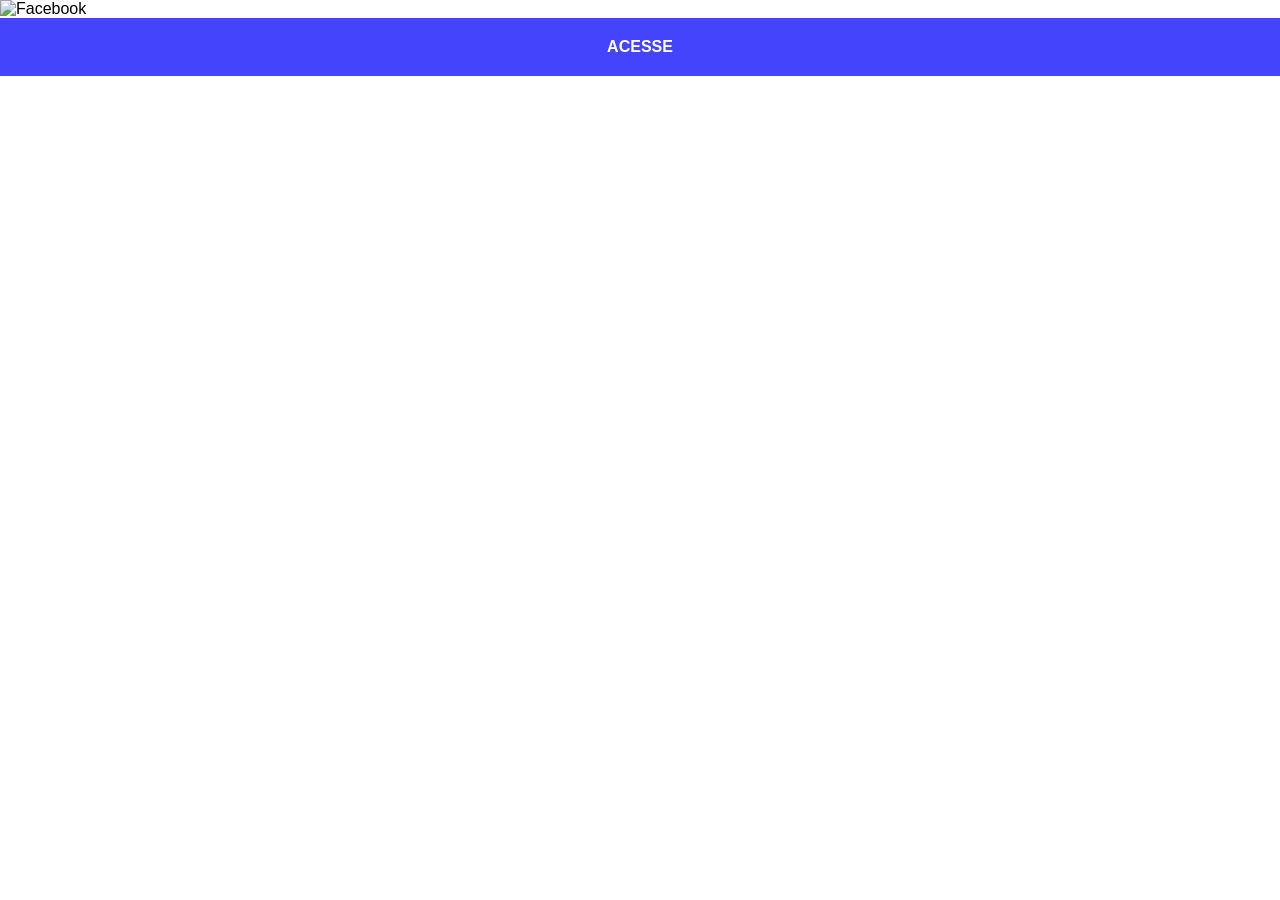
==== facebook.html @ ada6c9c9 "atualizei o projeto-social" ====
<!DOCTYPE html>
<html lang="pt-br">
<head>
    <meta charset="UTF-8">
    <meta name="viewport" content="width=device-width, initial-scale=1.0">
    <title>Facebook</title>
    <link rel="stylesheet" href="estilos/social.css">
</head>
<body>
    <img src="imagens/tela-facebook.jpg" alt="Facebook">
    <a href="https://www.facebook.com/fabricio.batistacastro/" target="_blank">ACESSE</a>
</body>
</html>
---- estilos/social.css ----
@charset "UTF-8";

*{
          margin: 0px;
          padding: 0px;
          font-family: Arial, Helvetica, sans-serif;
        }
        ::-webkit-scrollbar{
            width: 0px;
            height: 0px;
        }
        img{
           width: 100vw;
        }
        a{
          display: block;
          background-color: rgba(43, 43, 252, 0.877);
           color: white;
          padding: 20px;
          text-align: center;
          font-weight: bold;
          text-decoration: none;
        }
        a:hover{
            background-color: rgba(0, 0, 255, 0.904);
        }
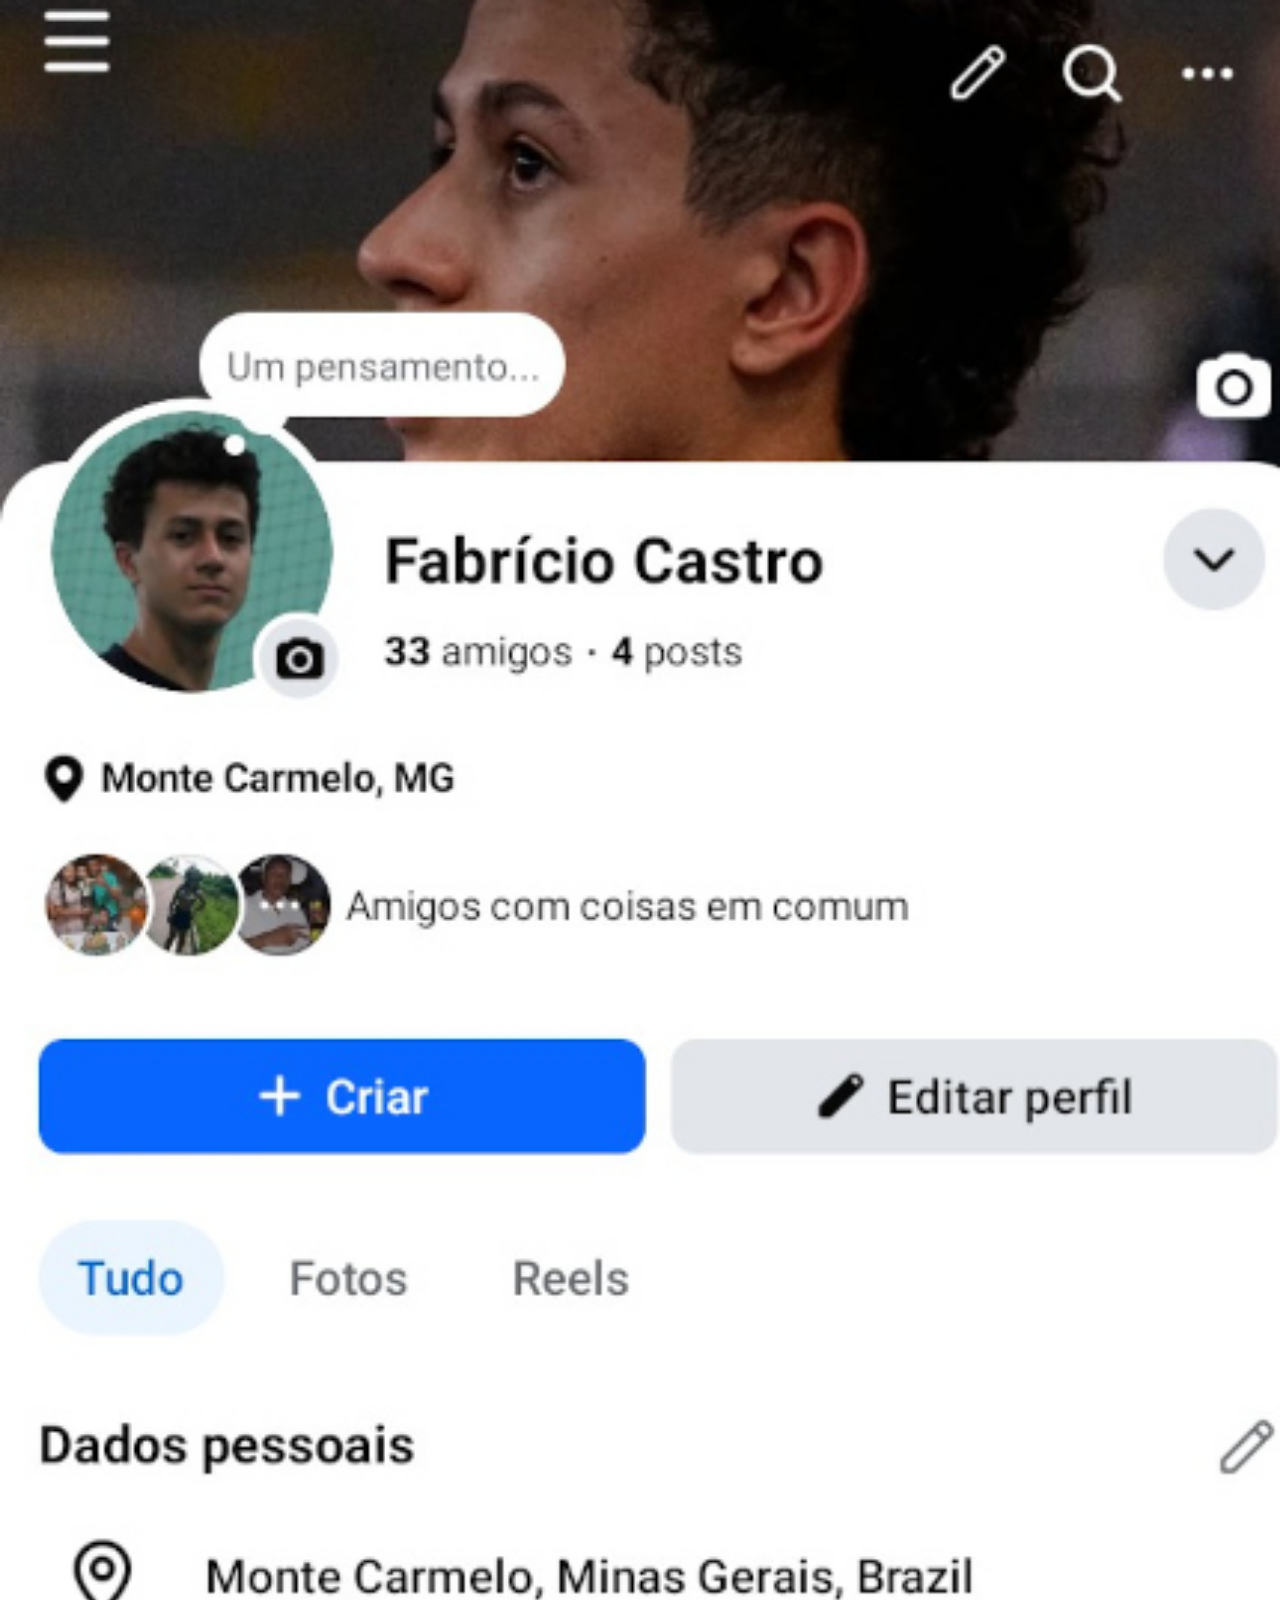
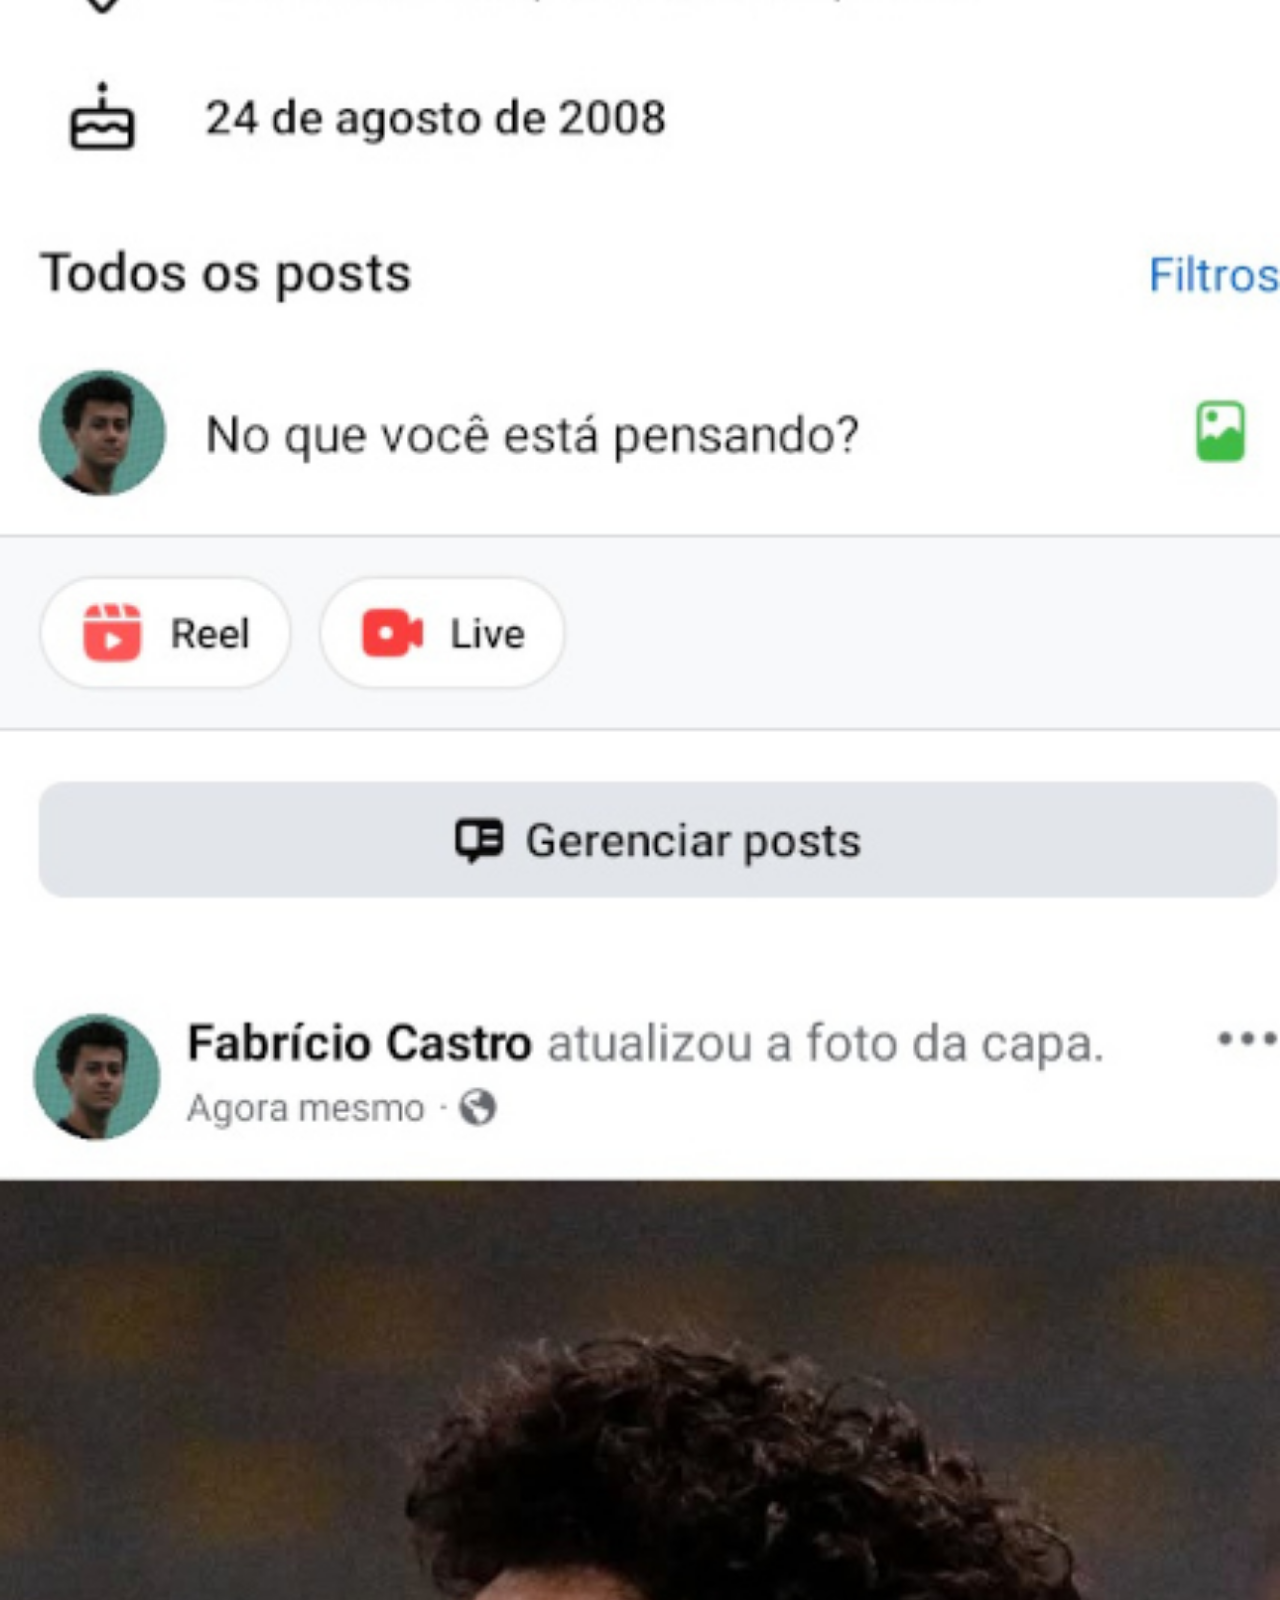
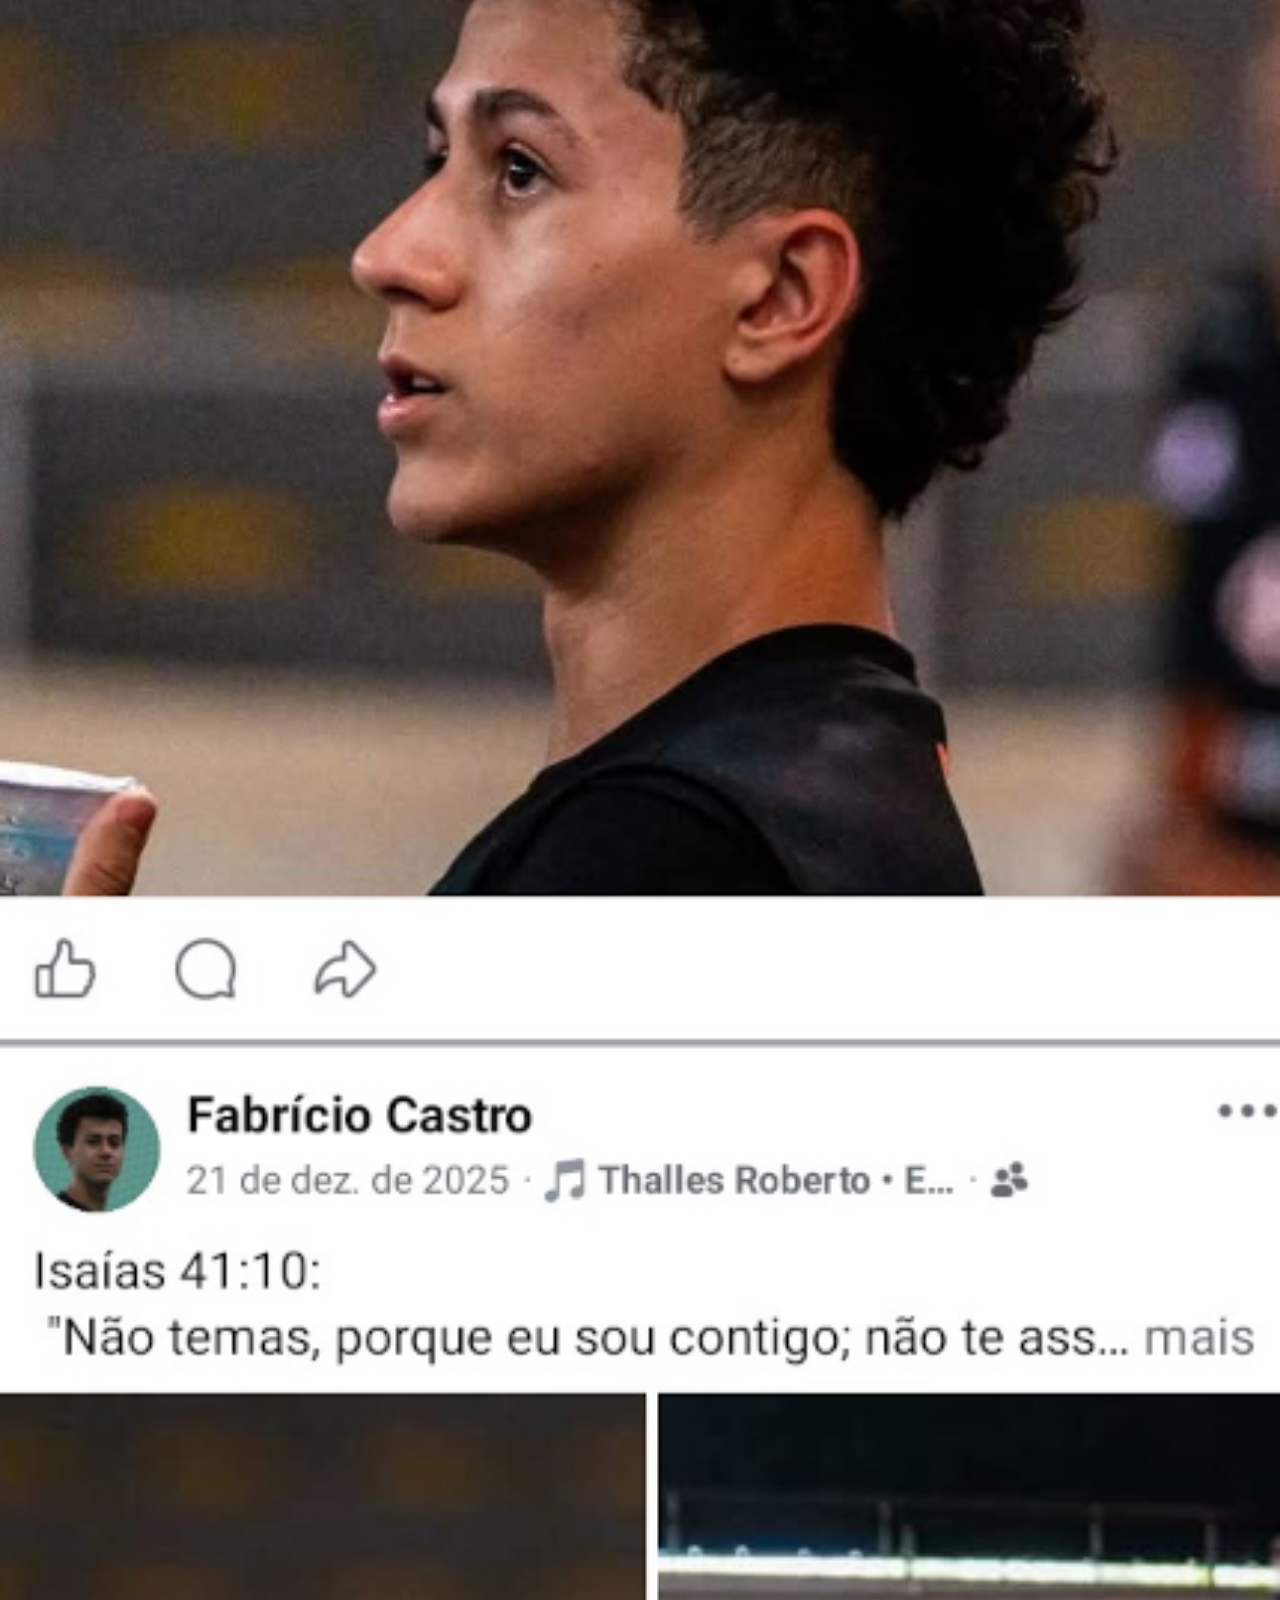
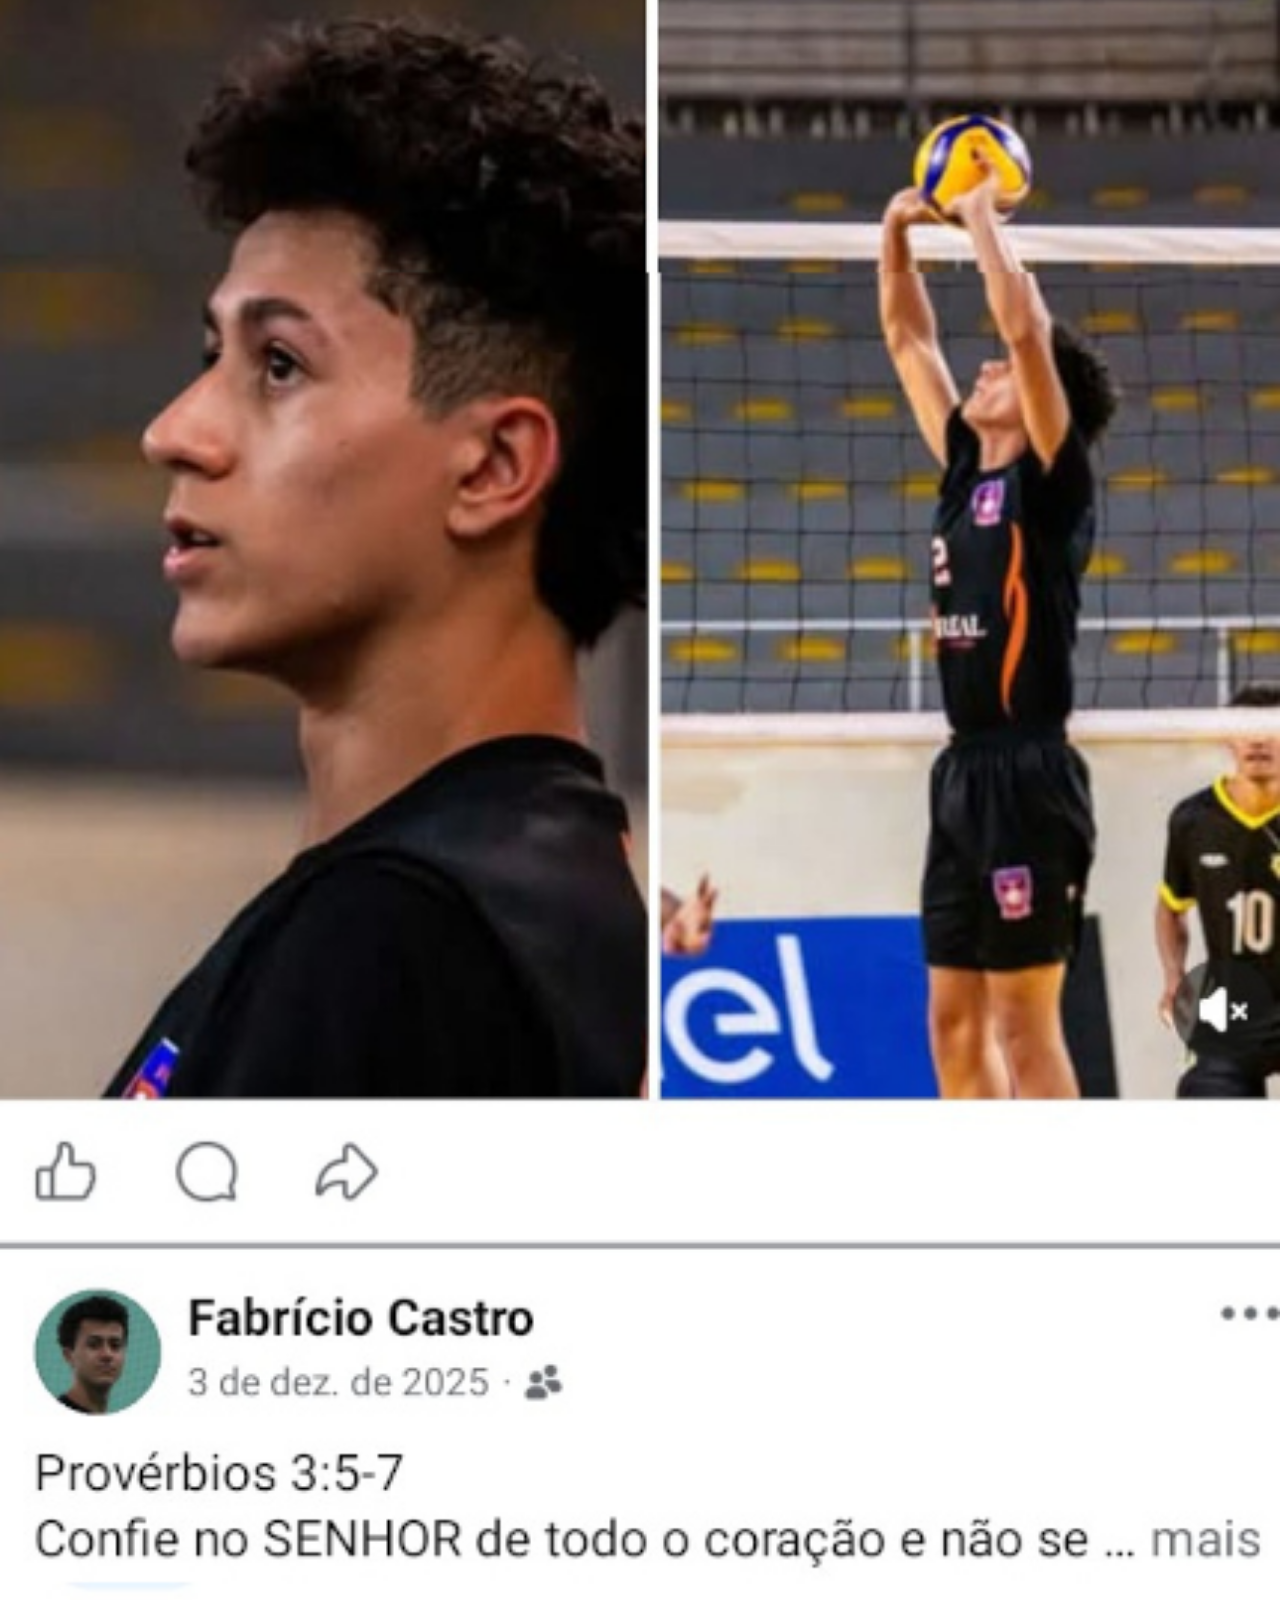
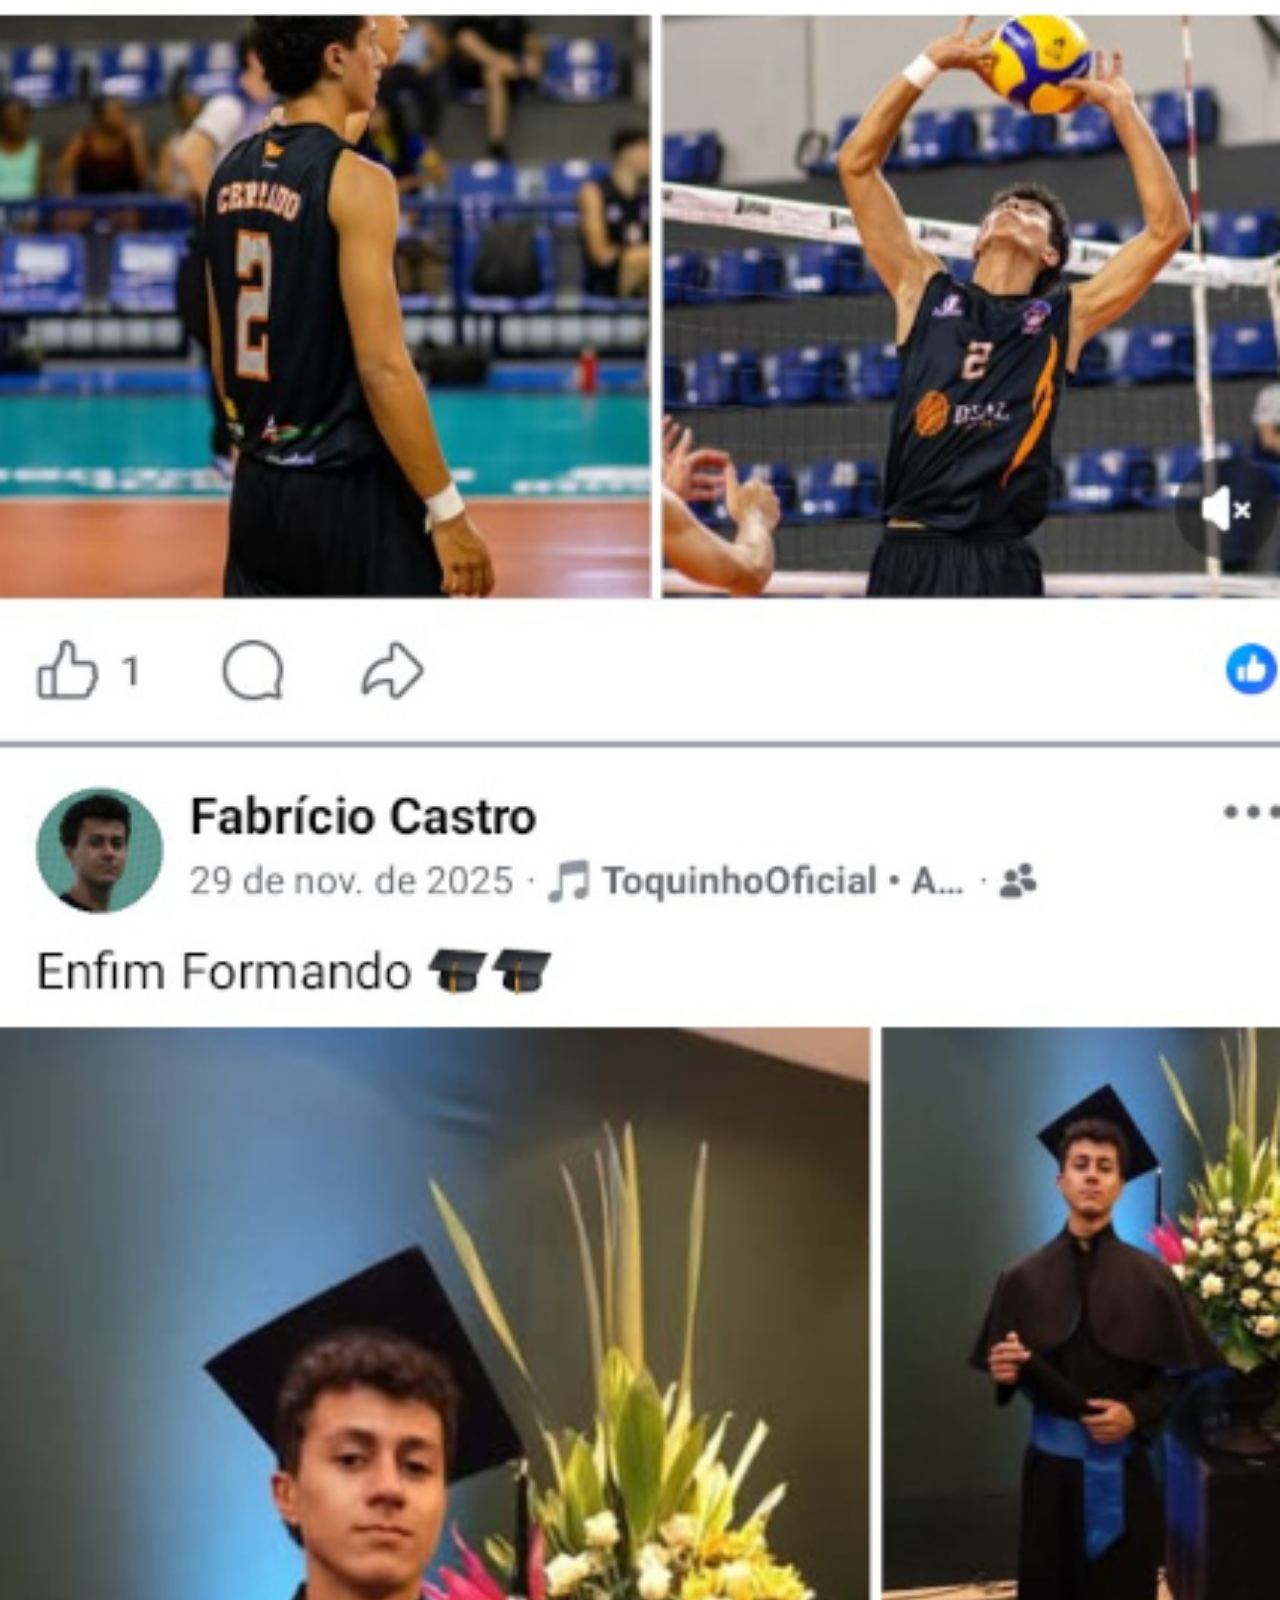
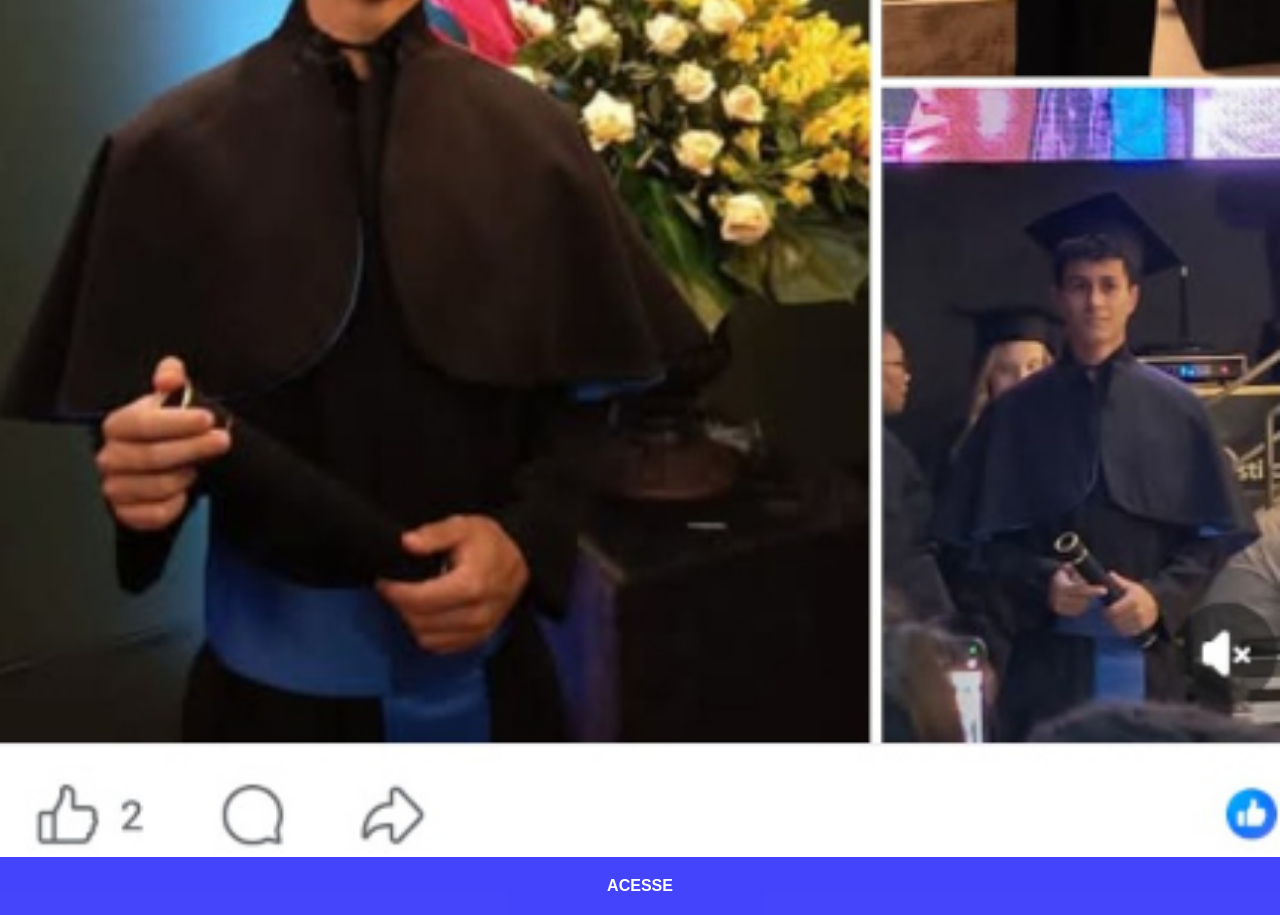
==== commit 8b31f223: "atualizei o projeto-social" ====
--- a/facebook.html
+++ b/facebook.html
@@ -7,7 +7,7 @@
     <link rel="stylesheet" href="estilos/social.css">
 </head>
 <body>
-    <img src="imagens/tela-facebook.jpg" alt="Facebook">
+    <img src="imagens/tela-facebook.jpeg" alt="Facebook">
     <a href="https://www.facebook.com/fabricio.batistacastro/" target="_blank">ACESSE</a>
 </body>
 </html>
--- a/estilos/social.css
+++ b/estilos/social.css
@@ -1,6 +1,6 @@
 @charset "UTF-8";
 
-*{
+      *{
           margin: 0px;
           padding: 0px;
           font-family: Arial, Helvetica, sans-serif;
@@ -15,11 +15,12 @@
         a{
           display: block;
           background-color: rgba(43, 43, 252, 0.877);
-           color: white;
+          color: white;
           padding: 20px;
           text-align: center;
           font-weight: bold;
           text-decoration: none;
+         
         }
         a:hover{
             background-color: rgba(0, 0, 255, 0.904);
